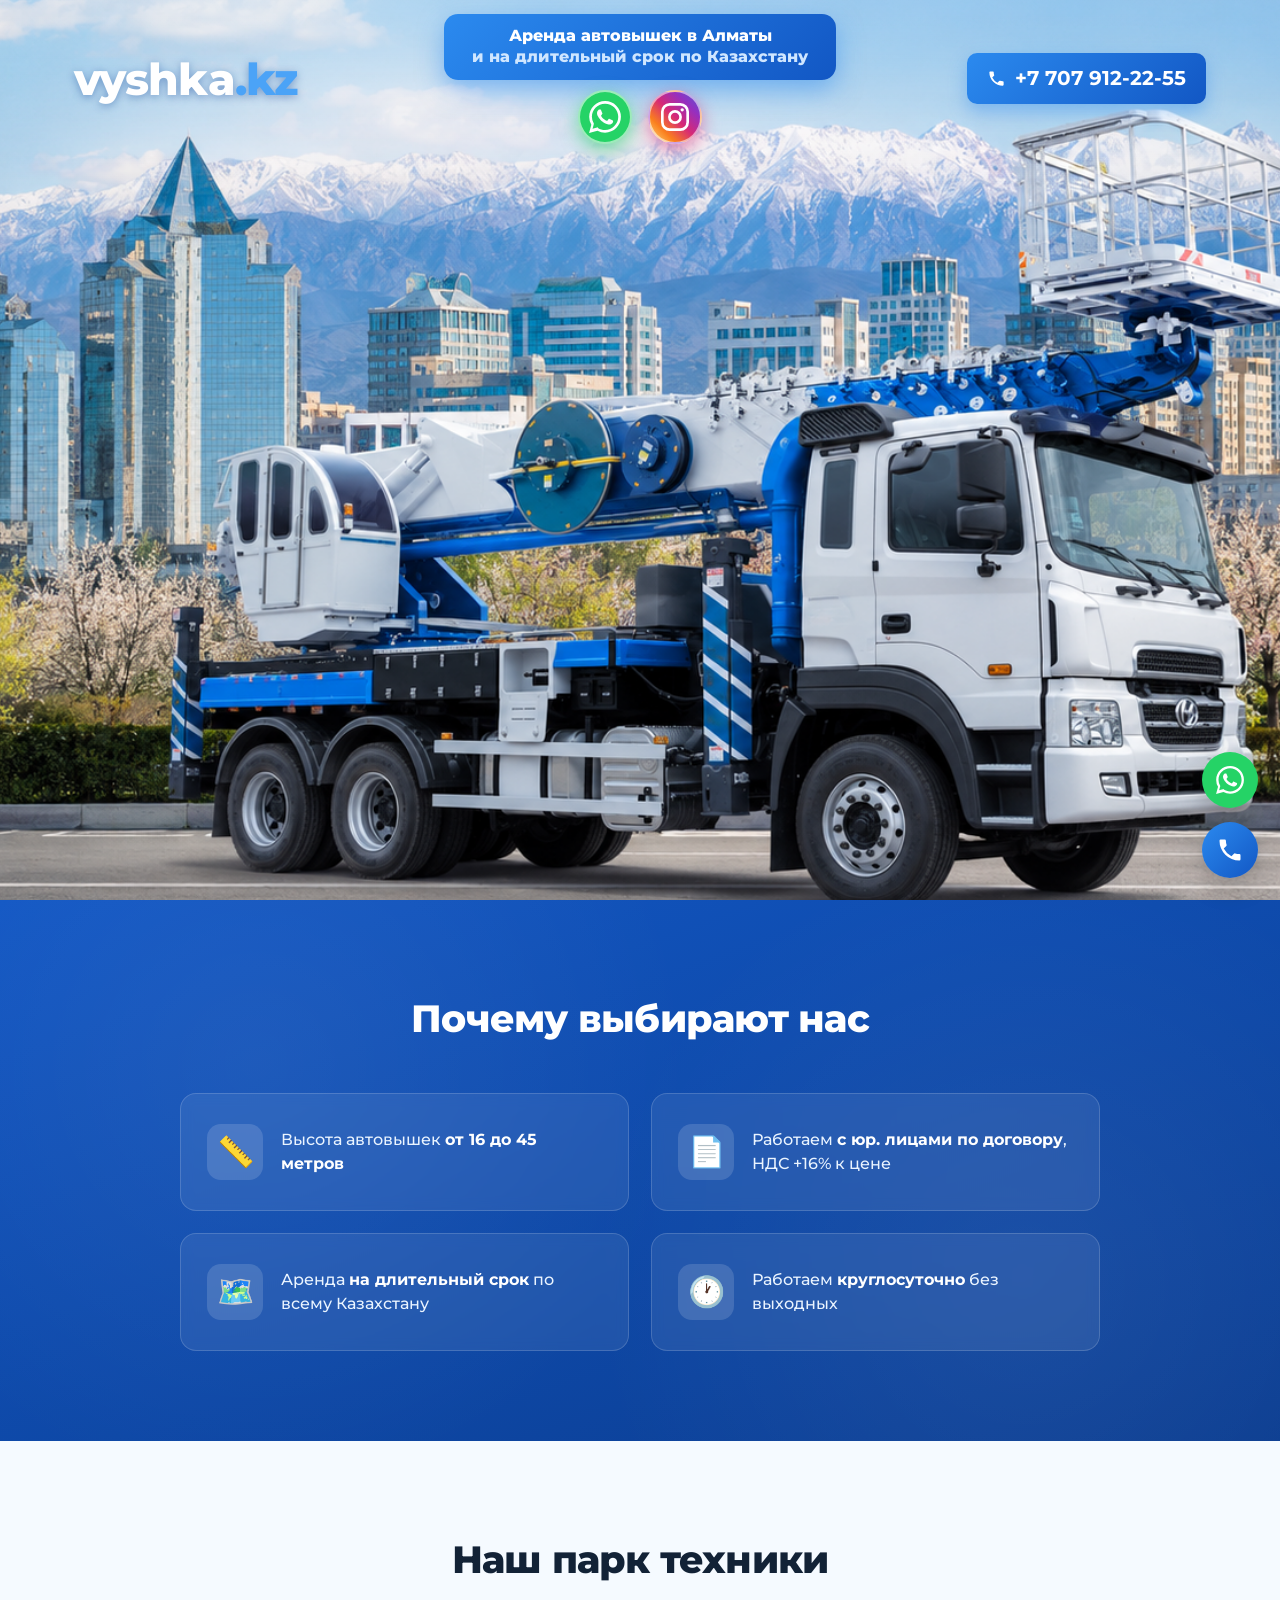
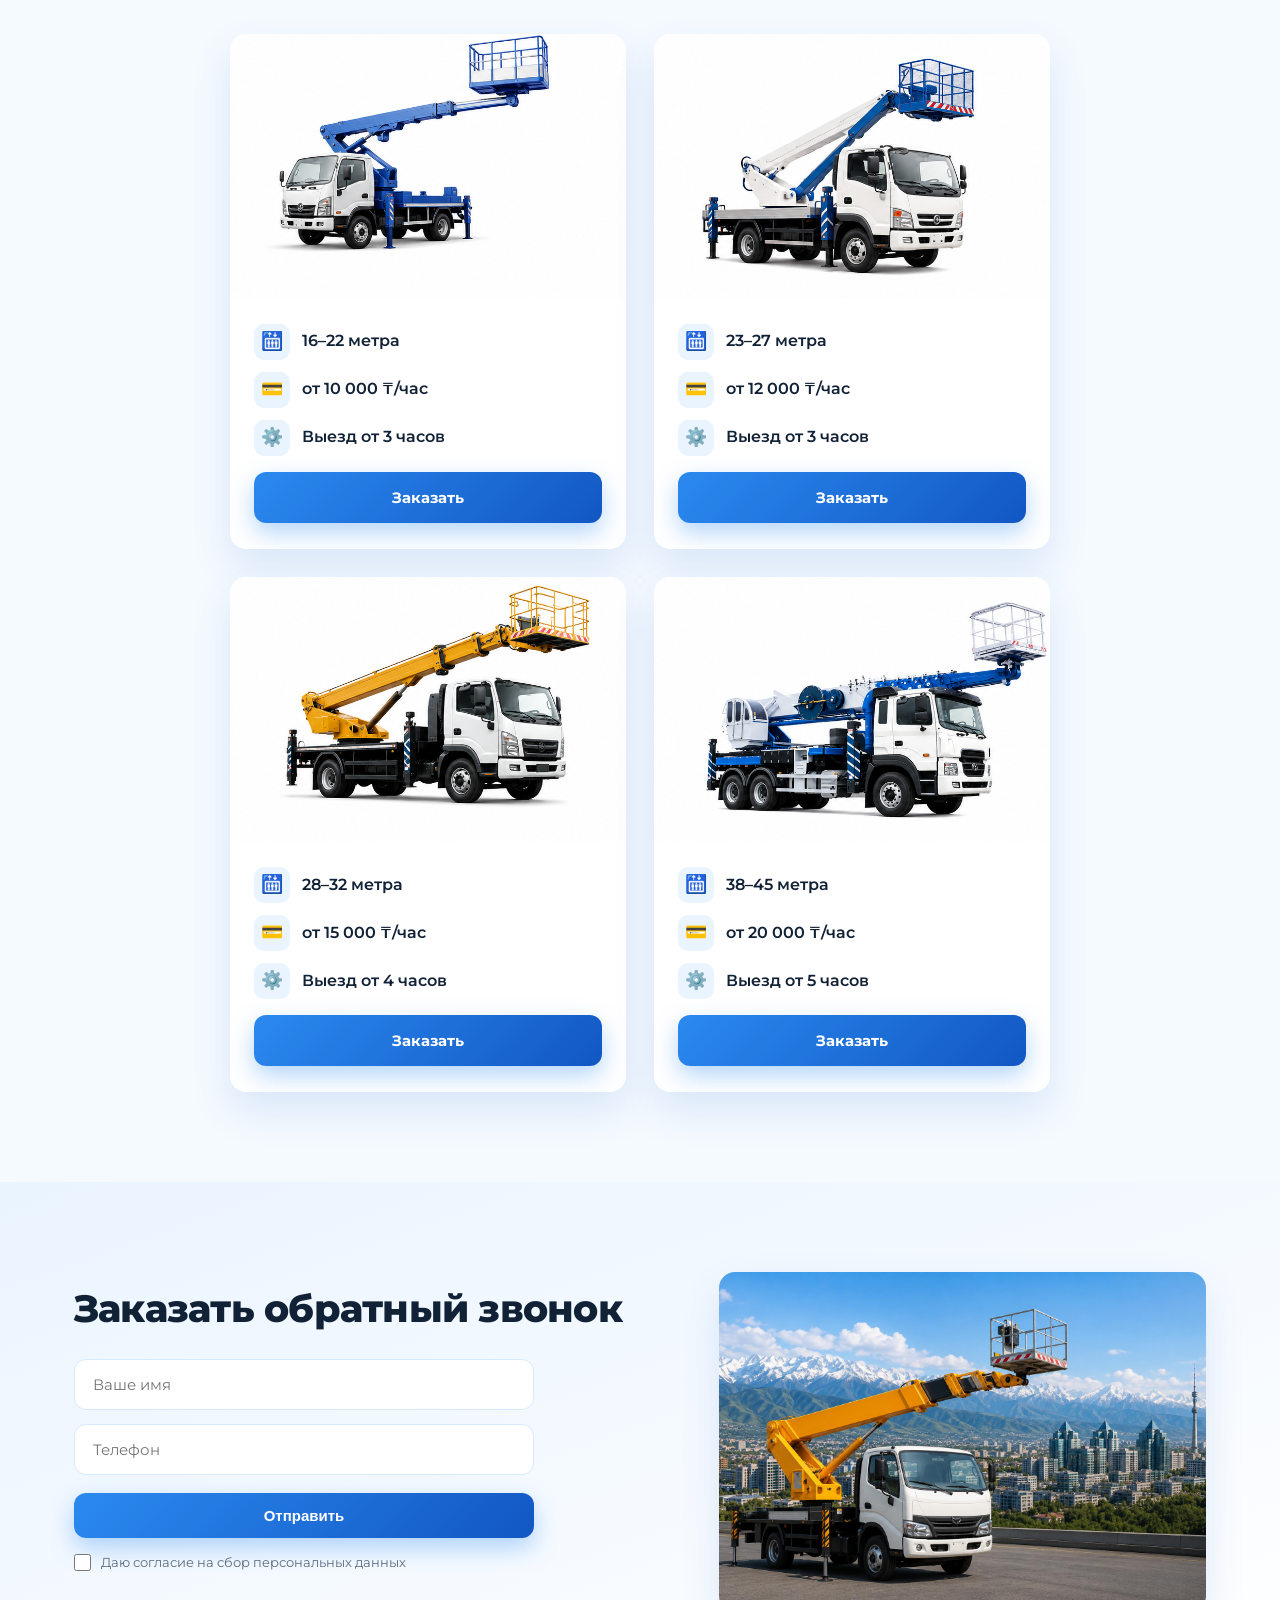
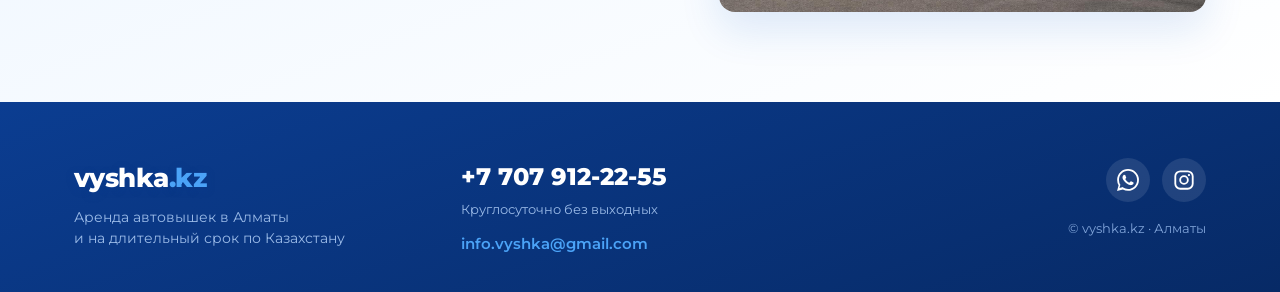
==== index.html @ 4a0a2072 "hero: убрать видимый текст и кнопки (чистое фото), h1 скрыт для SEO Co-Authored-By: Claude Opus 4.8 " ====
<!DOCTYPE html>
<html lang="ru">
<head>
  <meta charset="UTF-8" />
  <meta name="viewport" content="width=device-width, initial-scale=1.0" />

  <!-- ===== SEO: заголовок и описание (показываются в выдаче Google/Яндекс) ===== -->
  <title>Аренда автовышек в Алматы 16–45 м — vyshka.kz | Круглосуточно 24/7</title>
  <meta name="description" content="Аренда автовышек в Алматы от 16 до 45 метров. Выезд от 3 часов, работаем 24/7. Работа с организациями по договору, НДС. Тел. +7 707 912-22-55." />
  <meta name="keywords" content="аренда автовышки Алматы, автовышка в аренду, аренда АГП, заказать автовышку Алматы, автовышка 45 метров, автогидроподъёмник" />
  <link rel="canonical" href="https://vyshka.kz/" />
  <meta name="robots" content="index, follow" />

  <!-- Гео-метки для локального поиска (Алматы) -->
  <meta name="geo.region" content="KZ-ALA" />
  <meta name="geo.placename" content="Алматы" />

  <!-- ===== Open Graph / Twitter — красивая карточка при отправке ссылки в мессенджерах ===== -->
  <meta property="og:type" content="website" />
  <meta property="og:locale" content="ru_KZ" />
  <meta property="og:site_name" content="vyshka.kz" />
  <meta property="og:title" content="Аренда автовышек в Алматы 16–45 м — vyshka.kz" />
  <meta property="og:description" content="Выезд от 3 часов, работаем 24/7. Работа с организациями по договору. Тел. +7 707 912-22-55." />
  <meta property="og:url" content="https://vyshka.kz/" />
  <meta property="og:image" content="https://vyshka.kz/skytruck.png" />
  <meta name="twitter:card" content="summary_large_image" />

  <!-- ===== ПОДТВЕРЖДЕНИЕ ПРАВ НА САЙТ (вставьте коды после регистрации) ===== -->
  <!-- Яндекс.Вебмастер → Добавить сайт → способ «Мета-тег» → скопировать content -->
  <!-- <meta name="yandex-verification" content="ВСТАВЬТЕ_КОД_ЯНДЕКС" /> -->
  <!-- Google Search Console → Добавить ресурс → «Тег HTML» → скопировать content -->
  <!-- <meta name="google-site-verification" content="ВСТАВЬТЕ_КОД_GOOGLE" /> -->

  <link rel="icon" type="image/svg+xml" href="favicon.svg" />

  <link rel="preconnect" href="https://fonts.googleapis.com" />
  <link rel="preconnect" href="https://fonts.gstatic.com" crossorigin />
  <link href="https://fonts.googleapis.com/css2?family=Montserrat:wght@400;500;600;700;800&display=swap" rel="stylesheet" />
  <link rel="stylesheet" href="styles.css" />

  <!-- ===== Микроразметка для поисковиков: локальный бизнес ===== -->
  <!-- ВАЖНО: впишите реальный адрес и координаты (см. НАСТРОЙКА.md, п. SEO) -->
  <script type="application/ld+json">
  {
    "@context": "https://schema.org",
    "@type": "LocalBusiness",
    "name": "vyshka.kz — аренда автовышек",
    "description": "Аренда автовышек от 16 до 45 метров в Алматы и по Казахстану. Работаем круглосуточно, с организациями по договору.",
    "url": "https://vyshka.kz/",
    "telephone": "+77079122255",
    "email": "info.vyshka@gmail.com",
    "image": "https://vyshka.kz/skytruck.png",
    "priceRange": "от 10 000 ₸/час",
    "address": {
      "@type": "PostalAddress",
      "addressLocality": "Алматы",
      "addressCountry": "KZ"
    },
    "areaServed": "Республика Казахстан",
    "openingHoursSpecification": {
      "@type": "OpeningHoursSpecification",
      "dayOfWeek": ["Monday","Tuesday","Wednesday","Thursday","Friday","Saturday","Sunday"],
      "opens": "00:00",
      "closes": "23:59"
    },
    "sameAs": [
      "https://instagram.com/agp033"
    ]
  }
  </script>

  <!-- ===== Яндекс.Метрика (вставьте свой код счётчика вместо XXXXXXXX) ===== -->
  <!-- Получить: metrika.yandex.ru → создать счётчик → скопировать ID -->
  <!--
  <script type="text/javascript">
    (function(m,e,t,r,i,k,a){m[i]=m[i]||function(){(m[i].a=m[i].a||[]).push(arguments)};
    m[i].l=1*new Date();for(var j=0;j<document.scripts.length;j++){if(document.scripts[j].src===r){return;}}
    k=e.createElement(t),a=e.getElementsByTagName(t)[0],k.async=1,k.src=r,a.parentNode.insertBefore(k,a)})
    (window, document, "script", "https://mc.yandex.ru/metrika/tag.js", "ym");
    ym(XXXXXXXX, "init", { clickmap:true, trackLinks:true, accurateTrackBounce:true, webvisor:true });
  </script>
  <noscript><div><img src="https://mc.yandex.ru/watch/XXXXXXXX" style="position:absolute; left:-9999px;" alt="" /></div></noscript>
  -->

  <!-- ===== Google Analytics 4 (вставьте свой ID G-XXXXXXXXXX) ===== -->
  <!-- Получить: analytics.google.com → создать ресурс → поток данных «Веб» → ID вида G-XXXXXXX -->
  <!--
  <script async src="https://www.googletagmanager.com/gtag/js?id=G-XXXXXXXXXX"></script>
  <script>
    window.dataLayer = window.dataLayer || [];
    function gtag(){dataLayer.push(arguments);}
    gtag('js', new Date());
    gtag('config', 'G-XXXXXXXXXX');
  </script>
  -->
</head>
<body>

  <!-- ============ ШАПКА ============ -->
  <header class="header" id="header">
    <div class="container header__inner">
      <a href="#hero" class="logo">
        <span class="logo__mark">vyshka</span><span class="logo__dot">.kz</span>
      </a>

      <div class="header__center">
        <p class="header__tagline">
          <span class="header__tagline-main">Аренда автовышек в Алматы</span>
          <span class="header__tagline-sub">и на длительный срок по Казахстану</span>
        </p>
        <div class="header__socials">
          <a href="https://wa.me/77079122255" class="hsoc hsoc--wa" target="_blank" rel="noopener" aria-label="WhatsApp">
            <svg viewBox="0 0 24 24" fill="currentColor"><path d="M.057 24l1.687-6.163a11.867 11.867 0 01-1.587-5.946C.16 5.335 5.495 0 12.05 0a11.82 11.82 0 018.413 3.488 11.82 11.82 0 013.48 8.413c-.003 6.557-5.338 11.892-11.893 11.892a11.9 11.9 0 01-5.688-1.448L.057 24zm6.597-3.807c1.676.995 3.276 1.591 5.392 1.592 5.448 0 9.886-4.434 9.889-9.885.002-5.462-4.415-9.89-9.881-9.892-5.452 0-9.887 4.434-9.889 9.884a9.86 9.86 0 001.515 5.26l-.999 3.648 3.973-1.043zm11.387-5.464c-.074-.124-.272-.198-.57-.347-.297-.149-1.758-.868-2.031-.967-.272-.099-.47-.149-.669.149-.198.297-.768.967-.941 1.165-.173.198-.347.223-.644.074-.297-.149-1.255-.462-2.39-1.475-.883-.788-1.48-1.761-1.653-2.059-.173-.297-.018-.458.13-.606.134-.133.297-.347.446-.521.151-.172.2-.296.3-.495.099-.198.05-.372-.025-.521-.075-.148-.669-1.611-.916-2.206-.242-.579-.487-.501-.669-.51l-.57-.01c-.198 0-.52.074-.792.372s-1.04 1.016-1.04 2.479 1.065 2.876 1.213 3.074c.149.198 2.095 3.2 5.076 4.487.709.306 1.263.489 1.694.626.712.226 1.36.194 1.872.118.571-.085 1.758-.719 2.006-1.413.248-.695.248-1.29.173-1.414z"/></svg>
          </a>
          <a href="https://instagram.com/agp033" class="hsoc hsoc--ig" target="_blank" rel="noopener" aria-label="Instagram">
            <svg viewBox="0 0 24 24" fill="none" stroke="currentColor" stroke-width="2" stroke-linecap="round">
              <rect x="2.5" y="2.5" width="19" height="19" rx="5.5"/>
              <circle cx="12" cy="12" r="4.2"/>
              <circle cx="17.4" cy="6.6" r="1.25" fill="currentColor" stroke="none"/>
            </svg>
          </a>
        </div>
      </div>

      <a href="tel:+77079122255" class="nav__phone">
        <svg class="nav__phone-ico" viewBox="0 0 24 24" fill="currentColor"><path d="M6.62 10.79a15.15 15.15 0 006.59 6.59l2.2-2.2a1 1 0 011.02-.24c1.12.37 2.33.57 3.57.57a1 1 0 011 1V20a1 1 0 01-1 1A17 17 0 013 4a1 1 0 011-1h3.5a1 1 0 011 1c0 1.24.2 2.45.57 3.57a1 1 0 01-.24 1.02l-2.21 2.2z"/></svg>
        +7 707 912-22-55
      </a>
    </div>
  </header>

  <!-- ============ HERO ============ -->
  <section class="hero" id="hero">
    <div class="hero__bg" id="heroBg"></div>
    <div class="hero__overlay"></div>

    <!-- Заголовок скрыт визуально, но нужен поисковикам (SEO) -->
    <h1 class="visually-hidden">Аренда автовышек в Алматы от 16 до 45 метров — vyshka.kz</h1>

  </section>

  <!-- ============ ПЛАВАЮЩИЕ КНОПКИ ============ -->
  <div class="floats">
    <a href="https://wa.me/77079122255" class="float float--wa" target="_blank" rel="noopener" aria-label="WhatsApp">
      <svg viewBox="0 0 24 24" fill="currentColor"><path d="M.057 24l1.687-6.163a11.867 11.867 0 01-1.587-5.946C.16 5.335 5.495 0 12.05 0a11.82 11.82 0 018.413 3.488 11.82 11.82 0 013.48 8.413c-.003 6.557-5.338 11.892-11.893 11.892a11.9 11.9 0 01-5.688-1.448L.057 24zm6.597-3.807c1.676.995 3.276 1.591 5.392 1.592 5.448 0 9.886-4.434 9.889-9.885.002-5.462-4.415-9.89-9.881-9.892-5.452 0-9.887 4.434-9.889 9.884a9.86 9.86 0 001.515 5.26l-.999 3.648 3.973-1.043zm11.387-5.464c-.074-.124-.272-.198-.57-.347-.297-.149-1.758-.868-2.031-.967-.272-.099-.47-.149-.669.149-.198.297-.768.967-.941 1.165-.173.198-.347.223-.644.074-.297-.149-1.255-.462-2.39-1.475-.883-.788-1.48-1.761-1.653-2.059-.173-.297-.018-.458.13-.606.134-.133.297-.347.446-.521.151-.172.2-.296.3-.495.099-.198.05-.372-.025-.521-.075-.148-.669-1.611-.916-2.206-.242-.579-.487-.501-.669-.51l-.57-.01c-.198 0-.52.074-.792.372s-1.04 1.016-1.04 2.479 1.065 2.876 1.213 3.074c.149.198 2.095 3.2 5.076 4.487.709.306 1.263.489 1.694.626.712.226 1.36.194 1.872.118.571-.085 1.758-.719 2.006-1.413.248-.695.248-1.29.173-1.414z"/></svg>
    </a>
    <a href="tel:+77079122255" class="float float--phone" aria-label="Позвонить">
      <svg viewBox="0 0 24 24" fill="currentColor"><path d="M6.62 10.79a15.15 15.15 0 006.59 6.59l2.2-2.2a1 1 0 011.02-.24c1.12.37 2.33.57 3.57.57a1 1 0 011 1V20a1 1 0 01-1 1A17 17 0 013 4a1 1 0 011-1h3.5a1 1 0 011 1c0 1.24.2 2.45.57 3.57a1 1 0 01-.24 1.02l-2.21 2.2z"/></svg>
    </a>
  </div>

  <!-- ============ ПРЕИМУЩЕСТВА ============ -->
  <section class="advantages" id="advantages">
    <div class="container">
      <h2 class="section-title section-title--light">Почему выбирают нас</h2>
      <div class="adv-grid">
        <div class="adv-card">
          <div class="adv-card__icon">📏</div>
          <p class="adv-card__text">Высота автовышек <b>от 16 до 45 метров</b></p>
        </div>
        <div class="adv-card">
          <div class="adv-card__icon">📄</div>
          <p class="adv-card__text">Работаем <b>с юр. лицами по договору</b>, НДС +16% к цене</p>
        </div>
        <div class="adv-card">
          <div class="adv-card__icon">🗺️</div>
          <p class="adv-card__text">Аренда <b>на длительный срок</b> по всему Казахстану</p>
        </div>
        <div class="adv-card">
          <div class="adv-card__icon">🕐</div>
          <p class="adv-card__text">Работаем <b>круглосуточно</b> без выходных</p>
        </div>
      </div>
    </div>
  </section>

  <!-- ============ ПАРК ТЕХНИКИ ============ -->
  <section class="fleet" id="fleet">
    <div class="container">
      <h2 class="section-title">Наш парк техники</h2>
      <div class="fleet-grid">

        <article class="fleet-card">
          <div class="fleet-card__media"><img class="fleet-card__img" src="bottom_right.png" alt="Автовышка 16–22 метра" loading="lazy" /></div>
          <div class="fleet-card__body">
            <ul class="fleet-card__specs">
              <li><span class="spec-ico">🛗</span> 16–22 метра</li>
              <li><span class="spec-ico">💳</span> от 10 000 ₸/час</li>
              <li><span class="spec-ico">⚙️</span> Выезд от 3 часов</li>
            </ul>
            <a href="#order" class="btn btn--primary btn--block">Заказать</a>
          </div>
        </article>

        <article class="fleet-card">
          <div class="fleet-card__media"><img class="fleet-card__img" src="top_right.png" alt="Автовышка 23–27 метра" loading="lazy" /></div>
          <div class="fleet-card__body">
            <ul class="fleet-card__specs">
              <li><span class="spec-ico">🛗</span> 23–27 метра</li>
              <li><span class="spec-ico">💳</span> от 12 000 ₸/час</li>
              <li><span class="spec-ico">⚙️</span> Выезд от 3 часов</li>
            </ul>
            <a href="#order" class="btn btn--primary btn--block">Заказать</a>
          </div>
        </article>

        <article class="fleet-card">
          <div class="fleet-card__media"><img class="fleet-card__img" src="bottom_left.png" alt="Автовышка 28–32 метра" loading="lazy" /></div>
          <div class="fleet-card__body">
            <ul class="fleet-card__specs">
              <li><span class="spec-ico">🛗</span> 28–32 метра</li>
              <li><span class="spec-ico">💳</span> от 15 000 ₸/час</li>
              <li><span class="spec-ico">⚙️</span> Выезд от 4 часов</li>
            </ul>
            <a href="#order" class="btn btn--primary btn--block">Заказать</a>
          </div>
        </article>

        <article class="fleet-card">
          <div class="fleet-card__media"><img class="fleet-card__img" src="top_left.png" alt="Автовышка 38–45 метра" loading="lazy" /></div>
          <div class="fleet-card__body">
            <ul class="fleet-card__specs">
              <li><span class="spec-ico">🛗</span> 38–45 метра</li>
              <li><span class="spec-ico">💳</span> от 20 000 ₸/час</li>
              <li><span class="spec-ico">⚙️</span> Выезд от 5 часов</li>
            </ul>
            <a href="#order" class="btn btn--primary btn--block">Заказать</a>
          </div>
        </article>

      </div>
    </div>
  </section>

  <!-- ============ ЗАКАЗ / КОНСУЛЬТАЦИЯ ============ -->
  <section class="order" id="order">
    <div class="container order__inner">
      <div class="order__info">
        <h2 class="section-title section-title--left">Заказать обратный звонок</h2>

        <form class="order-form" id="orderForm">
          <input class="order-form__field" type="text" name="name" placeholder="Ваше имя" required />
          <input class="order-form__field" type="tel" name="phone" placeholder="Телефон" required />
          <button class="btn btn--primary order-form__submit" type="submit">Отправить</button>
          <label class="order-form__consent">
            <input type="checkbox" required />
            <span>Даю согласие на сбор персональных данных</span>
          </label>
          <p class="order-form__status" id="formStatus"></p>
        </form>
      </div>
      <div class="order__image">
        <div class="order__image-inner"></div>
      </div>
    </div>
  </section>

  <!-- ============ ФУТЕР ============ -->
  <footer class="footer">
    <div class="container footer__inner">
      <div class="footer__col">
        <a href="#hero" class="logo logo--footer">
          <span class="logo__mark">vyshka</span><span class="logo__dot">.kz</span>
        </a>
        <p class="footer__tagline">Аренда автовышек в Алматы<br>и на длительный срок по Казахстану</p>
      </div>

      <div class="footer__col">
        <a href="tel:+77079122255" class="footer__phone">+7 707 912-22-55</a>
        <p class="footer__note">Круглосуточно без выходных</p>
        <a href="mailto:info.vyshka@gmail.com" class="footer__email">info.vyshka@gmail.com</a>
      </div>

      <div class="footer__col">
        <div class="footer__socials">
          <a href="https://wa.me/77079122255" class="soc" target="_blank" rel="noopener" aria-label="WhatsApp">
            <svg viewBox="0 0 24 24" fill="currentColor"><path d="M.057 24l1.687-6.163a11.867 11.867 0 01-1.587-5.946C.16 5.335 5.495 0 12.05 0a11.82 11.82 0 018.413 3.488 11.82 11.82 0 013.48 8.413c-.003 6.557-5.338 11.892-11.893 11.892a11.9 11.9 0 01-5.688-1.448L.057 24zm6.597-3.807c1.676.995 3.276 1.591 5.392 1.592 5.448 0 9.886-4.434 9.889-9.885.002-5.462-4.415-9.89-9.881-9.892-5.452 0-9.887 4.434-9.889 9.884a9.86 9.86 0 001.515 5.26l-.999 3.648 3.973-1.043zm11.387-5.464c-.074-.124-.272-.198-.57-.347-.297-.149-1.758-.868-2.031-.967-.272-.099-.47-.149-.669.149-.198.297-.768.967-.941 1.165-.173.198-.347.223-.644.074-.297-.149-1.255-.462-2.39-1.475-.883-.788-1.48-1.761-1.653-2.059-.173-.297-.018-.458.13-.606.134-.133.297-.347.446-.521.151-.172.2-.296.3-.495.099-.198.05-.372-.025-.521-.075-.148-.669-1.611-.916-2.206-.242-.579-.487-.501-.669-.51l-.57-.01c-.198 0-.52.074-.792.372s-1.04 1.016-1.04 2.479 1.065 2.876 1.213 3.074c.149.198 2.095 3.2 5.076 4.487.709.306 1.263.489 1.694.626.712.226 1.36.194 1.872.118.571-.085 1.758-.719 2.006-1.413.248-.695.248-1.29.173-1.414z"/></svg>
          </a>
          <a href="https://instagram.com/agp033" class="soc" target="_blank" rel="noopener" aria-label="Instagram">
            <svg viewBox="0 0 24 24" fill="none" stroke="currentColor" stroke-width="2" stroke-linecap="round">
              <rect x="2.5" y="2.5" width="19" height="19" rx="5.5"/>
              <circle cx="12" cy="12" r="4.2"/>
              <circle cx="17.4" cy="6.6" r="1.25" fill="currentColor" stroke="none"/>
            </svg>
          </a>
        </div>
        <p class="footer__copy">© vyshka.kz · Алматы</p>
      </div>
    </div>
  </footer>

  <script src="script.js"></script>
</body>
</html>
---- styles.css ----
/* ============ ПЕРЕМЕННЫЕ ============ */
:root {
  --blue-900: #0b3d91;
  --blue-700: #1257c4;
  --blue-500: #2b8aef;
  --blue-400: #4ba3f7;
  --sky-200: #d6eaff;
  --sky-100: #eaf4ff;
  --sky-50:  #f5faff;
  --ink:     #122236;
  --muted:   #5b6b80;
  --white:   #ffffff;
  --radius:  16px;
  --shadow:  0 18px 40px rgba(18, 87, 196, 0.12);
  --shadow-sm: 0 8px 20px rgba(18, 87, 196, 0.10);
  --container: 1180px;
}

/* ============ БАЗА ============ */
* { margin: 0; padding: 0; box-sizing: border-box; }

html { scroll-behavior: smooth; }

body {
  font-family: 'Montserrat', -apple-system, BlinkMacSystemFont, 'Segoe UI', sans-serif;
  color: var(--ink);
  background: var(--white);
  line-height: 1.55;
  -webkit-font-smoothing: antialiased;
}

img { max-width: 100%; display: block; }
a { text-decoration: none; color: inherit; }

.container {
  width: 100%;
  max-width: var(--container);
  margin: 0 auto;
  padding: 0 24px;
}

/* Скрыто визуально, доступно поисковикам/скринридерам */
.visually-hidden {
  position: absolute;
  width: 1px;
  height: 1px;
  padding: 0;
  margin: -1px;
  overflow: hidden;
  clip: rect(0, 0, 0, 0);
  white-space: nowrap;
  border: 0;
}

/* ============ КНОПКИ ============ */
.btn {
  display: inline-flex;
  align-items: center;
  justify-content: center;
  gap: 8px;
  padding: 14px 28px;
  border-radius: 12px;
  font-weight: 700;
  font-size: 15px;
  border: none;
  cursor: pointer;
  transition: transform .18s ease, box-shadow .18s ease, background .18s ease;
  white-space: nowrap;
}
.btn--primary {
  background: linear-gradient(135deg, var(--blue-500), var(--blue-700));
  color: var(--white);
  box-shadow: 0 10px 24px rgba(43, 138, 239, 0.35);
}
.btn--primary:hover { transform: translateY(-2px); box-shadow: 0 14px 30px rgba(43, 138, 239, 0.45); }
.btn--ghost {
  background: rgba(255, 255, 255, 0.85);
  color: var(--blue-700);
  border: 1.5px solid rgba(43, 138, 239, 0.4);
  backdrop-filter: blur(6px);
}
.btn--ghost:hover { background: #fff; transform: translateY(-2px); }
.btn--block { width: 100%; }

/* ============ ЗАГОЛОВКИ СЕКЦИЙ ============ */
.section-title {
  font-size: clamp(26px, 4vw, 38px);
  font-weight: 800;
  text-align: center;
  margin-bottom: 44px;
  letter-spacing: -0.02em;
}
.section-title--light { color: var(--white); }
.section-title--left { text-align: left; margin-bottom: 20px; }

/* ============ ШАПКА ============ */
.header {
  position: fixed;
  top: 0; left: 0; right: 0;
  z-index: 50;
  transition: background .3s ease, box-shadow .3s ease;
  padding: 14px 0;
}
.header.scrolled {
  background: rgba(255, 255, 255, 0.92);
  backdrop-filter: blur(10px);
  box-shadow: 0 4px 20px rgba(18, 87, 196, 0.10);
}
.header__inner {
  display: grid;
  grid-template-columns: 1fr auto 1fr;
  align-items: center;
  gap: 24px;
}

.logo {
  font-size: 44px;
  font-weight: 800;
  letter-spacing: -0.02em;
  color: var(--white);
  text-shadow: 0 2px 8px rgba(11, 61, 145, 0.4);
  transition: color .3s ease, text-shadow .3s ease;
}
.header.scrolled .logo { color: var(--blue-700); text-shadow: none; }
.logo__dot { color: var(--blue-400); }
.header.scrolled .logo__dot { color: var(--blue-500); }

.header__center {
  grid-column: 2;
  justify-self: center;
  display: flex;
  flex-direction: column;
  align-items: center;
  gap: 10px;
}

.header__tagline {
  text-align: center;
  font-weight: 800;
  font-size: 16px;
  line-height: 1.3;
  color: #fff;
  background: linear-gradient(135deg, var(--blue-500), var(--blue-700));
  padding: 12px 28px;
  border-radius: 14px;
  box-shadow: 0 10px 26px rgba(43, 138, 239, 0.5);
}
.header__tagline-main { display: block; }
.header__tagline-sub { display: block; color: #cfe6ff; }

/* яркие соц-иконки под текстом */
.header__socials { display: flex; gap: 16px; }
.hsoc {
  width: 54px; height: 54px;
  border-radius: 50%;
  display: flex; align-items: center; justify-content: center;
  color: #fff;
  border: 2px solid rgba(255, 255, 255, 0.55);
  animation: hsoc-pulse 2.4s ease-in-out infinite;
  transition: transform .2s ease, box-shadow .2s ease;
}
.hsoc svg { width: 32px; height: 32px; }
.hsoc:hover { transform: translateY(-3px) scale(1.12); }
.hsoc--wa { background: #25d366; box-shadow: 0 6px 18px rgba(37, 211, 102, .55); }
.hsoc--ig {
  background: linear-gradient(45deg, #feda75, #fa7e1e, #d62976, #962fbf, #4f5bd5);
  box-shadow: 0 6px 18px rgba(214, 41, 118, .55);
  animation-delay: .6s;
}
@keyframes hsoc-pulse {
  0%, 100% { transform: translateY(0); }
  50%      { transform: translateY(-4px); }
}
@media (prefers-reduced-motion: reduce) {
  .hsoc { animation: none; }
}

/* телефон справа */
.header__inner .nav__phone { grid-column: 3; justify-self: end; }

.nav { display: flex; align-items: center; gap: 30px; }
.nav__link {
  font-weight: 600;
  font-size: 15px;
  color: var(--white);
  text-shadow: 0 1px 6px rgba(11, 61, 145, 0.5);
  transition: color .25s ease, text-shadow .3s ease;
}
.header.scrolled .nav__link { color: var(--ink); text-shadow: none; }
.nav__link:hover { color: var(--blue-400); }
.header.scrolled .nav__link:hover { color: var(--blue-500); }
.nav__phone {
  font-weight: 700;
  font-size: 20px;
  color: var(--white);
  background: linear-gradient(135deg, var(--blue-500), var(--blue-700));
  padding: 10px 20px;
  border-radius: 10px;
  display: inline-flex;
  align-items: center;
  gap: 9px;
  box-shadow: 0 8px 18px rgba(43, 138, 239, 0.4);
  transition: transform .18s ease, box-shadow .18s ease;
  animation: phone-beat 1.1s ease-in-out infinite;
}
.nav__phone-ico { width: 19px; height: 19px; transform-origin: center; animation: phone-shake 1.1s ease-in-out infinite; }
.nav__phone:hover { animation-play-state: paused; transform: scale(1.06); box-shadow: 0 12px 28px rgba(43, 138, 239, 0.65); }

@keyframes phone-beat {
  0%, 100% { transform: scale(1);    box-shadow: 0 8px 18px rgba(43, 138, 239, 0.4); }
  8%       { transform: scale(1.07); box-shadow: 0 12px 30px rgba(43, 138, 239, 0.75); }
  16%      { transform: scale(1); }
  24%      { transform: scale(1.07); box-shadow: 0 12px 30px rgba(43, 138, 239, 0.75); }
  32%      { transform: scale(1);    box-shadow: 0 8px 18px rgba(43, 138, 239, 0.4); }
}
@keyframes phone-shake {
  0%, 55%, 100% { transform: rotate(0); }
  60% { transform: rotate(-20deg); }
  65% { transform: rotate(18deg); }
  70% { transform: rotate(-16deg); }
  75% { transform: rotate(14deg); }
  80% { transform: rotate(-10deg); }
  85% { transform: rotate(6deg); }
  90% { transform: rotate(0); }
}
@media (prefers-reduced-motion: reduce) {
  .nav__phone, .nav__phone-ico { animation: none; }
}

.burger {
  display: none;
  flex-direction: column;
  gap: 5px;
  background: none;
  border: none;
  cursor: pointer;
  padding: 6px;
}
.burger span {
  width: 26px; height: 3px;
  background: var(--white);
  border-radius: 3px;
  transition: .3s;
  box-shadow: 0 1px 4px rgba(11, 61, 145, 0.4);
}
.header.scrolled .burger span { background: var(--blue-700); box-shadow: none; }

/* ============ HERO ============ */
.hero {
  position: relative;
  min-height: 100vh;
  display: flex;
  align-items: center;
  overflow: hidden;
}
.hero__bg {
  position: absolute;
  inset: -10% 0 -10% 0;
  background: url('hero-bg.png') center/cover no-repeat;
  will-change: transform;
  z-index: 1;
}
/* очень лёгкое осветление сверху для читаемости меню — фон НЕ затемняем */
.hero__overlay {
  position: absolute;
  inset: 0;
  z-index: 2;
  background: linear-gradient(to bottom,
    rgba(255, 255, 255, 0.35) 0%,
    rgba(255, 255, 255, 0) 22%);
  pointer-events: none;
}
.hero__content {
  position: relative;
  z-index: 3;
  max-width: 640px;
  margin-top: 60px;
}
.hero__eyebrow {
  display: inline-block;
  background: linear-gradient(135deg, var(--blue-500), var(--blue-700));
  color: #fff;
  font-weight: 700;
  font-size: 14px;
  letter-spacing: 0.04em;
  text-transform: uppercase;
  padding: 8px 18px;
  border-radius: 30px;
  margin-bottom: 22px;
  box-shadow: 0 8px 20px rgba(43, 138, 239, 0.4);
}
.hero__title {
  font-size: clamp(34px, 6vw, 60px);
  font-weight: 800;
  line-height: 1.05;
  letter-spacing: -0.03em;
  color: var(--blue-900);
  text-shadow: 0 2px 18px rgba(255, 255, 255, 0.6);
}
.hero__title span { color: var(--blue-500); }
.hero__text {
  margin: 22px 0 32px;
  font-size: 18px;
  font-weight: 500;
  color: var(--ink);
  max-width: 520px;
  background: rgba(255, 255, 255, 0.55);
  padding: 14px 18px;
  border-radius: 12px;
  backdrop-filter: blur(4px);
}
.hero__actions { display: flex; gap: 16px; flex-wrap: wrap; }

/* ============ ПЛАВАЮЩИЕ КНОПКИ ============ */
.floats {
  position: fixed;
  right: 22px;
  bottom: 22px;
  z-index: 60;
  display: flex;
  flex-direction: column;
  gap: 14px;
}
.float {
  width: 56px; height: 56px;
  border-radius: 50%;
  display: flex;
  align-items: center;
  justify-content: center;
  color: #fff;
  box-shadow: 0 10px 24px rgba(0, 0, 0, 0.22);
  transition: transform .2s ease;
}
.float:hover { transform: scale(1.08); }
.float svg { width: 28px; height: 28px; }
.float--wa { background: #25d366; }
.float--phone { background: linear-gradient(135deg, var(--blue-500), var(--blue-700)); }

/* ============ ПРЕИМУЩЕСТВА ============ */
.advantages {
  position: relative;
  padding: 90px 0;
  background: linear-gradient(160deg, var(--blue-700) 0%, var(--blue-900) 100%);
  overflow: hidden;
}
.advantages::after {
  content: "";
  position: absolute;
  inset: 0;
  background-image:
    radial-gradient(circle at 20% 30%, rgba(255,255,255,.06) 0, transparent 40%),
    radial-gradient(circle at 80% 70%, rgba(255,255,255,.06) 0, transparent 40%);
  pointer-events: none;
}
.adv-grid {
  position: relative;
  z-index: 1;
  display: grid;
  grid-template-columns: repeat(2, 1fr);
  gap: 22px;
  max-width: 920px;
  margin: 0 auto;
}
.adv-card {
  background: rgba(255, 255, 255, 0.08);
  border: 1px solid rgba(255, 255, 255, 0.16);
  border-radius: var(--radius);
  padding: 30px 26px;
  display: flex;
  align-items: center;
  gap: 18px;
  backdrop-filter: blur(6px);
  transition: transform .2s ease, background .2s ease;
}
.adv-card:hover { transform: translateY(-4px); background: rgba(255, 255, 255, 0.14); }
.adv-card__icon {
  font-size: 30px;
  flex-shrink: 0;
  width: 56px; height: 56px;
  display: flex; align-items: center; justify-content: center;
  background: rgba(255, 255, 255, 0.14);
  border-radius: 14px;
}
.adv-card__text { color: #eaf4ff; font-size: 15.5px; font-weight: 500; }
.adv-card__text b { color: #fff; font-weight: 700; }

/* ============ ПАРК ТЕХНИКИ ============ */
.fleet {
  padding: 90px 0;
  background: var(--sky-50);
}
.fleet-grid {
  display: grid;
  grid-template-columns: repeat(2, 1fr);
  gap: 28px;
  max-width: 820px;
  margin-inline: auto;
}
.fleet-card {
  display: flex;
  flex-direction: column;
  background: #fff;
  border-radius: var(--radius);
  box-shadow: var(--shadow);
  overflow: hidden;
  transition: transform .2s ease, box-shadow .2s ease;
}
.fleet-card:hover { transform: translateY(-5px); box-shadow: 0 24px 48px rgba(18, 87, 196, 0.18); }
.fleet-card__media {
  background: linear-gradient(135deg, var(--sky-100), var(--sky-200));
}
/* фото в натуральных пропорциях, без обрезки — блок принимает размер фото */
.fleet-card__img {
  display: block;
  width: 100%;
  height: auto;
}
.fleet-card__placeholder {
  color: var(--blue-500);
  font-weight: 600;
  font-size: 14px;
  opacity: .65;
}
.fleet-card__body {
  flex: 1;
  padding: 26px 24px;
  display: flex;
  flex-direction: column;
  justify-content: center;
  gap: 16px;
}
.fleet-card__specs { list-style: none; display: flex; flex-direction: column; gap: 12px; }
.fleet-card__specs li {
  display: flex;
  align-items: center;
  gap: 12px;
  font-weight: 600;
  font-size: 16px;
  color: var(--ink);
}
.spec-ico {
  width: 36px; height: 36px;
  flex-shrink: 0;
  display: flex; align-items: center; justify-content: center;
  background: var(--sky-100);
  border-radius: 10px;
  font-size: 18px;
}

/* ============ ЗАКАЗ ============ */
.order {
  padding: 90px 0;
  background: linear-gradient(160deg, var(--sky-100), var(--white));
}
.order__inner {
  display: grid;
  grid-template-columns: 1.1fr 0.9fr;
  gap: 50px;
  align-items: center;
}
.order__text {
  color: var(--muted);
  font-size: 16.5px;
  margin-bottom: 30px;
  max-width: 520px;
}
.order-form { display: grid; gap: 14px; max-width: 460px; }
.order-form__field {
  padding: 15px 18px;
  border: 1.5px solid var(--sky-200);
  border-radius: 12px;
  font-size: 15px;
  font-family: inherit;
  background: #fff;
  transition: border .2s ease, box-shadow .2s ease;
}
.order-form__field:focus {
  outline: none;
  border-color: var(--blue-500);
  box-shadow: 0 0 0 4px rgba(43, 138, 239, 0.12);
}
.order-form__submit { margin-top: 4px; }
.order-form__consent {
  display: flex;
  align-items: center;
  gap: 10px;
  font-size: 13px;
  color: var(--muted);
  cursor: pointer;
}
.order-form__consent input { width: 17px; height: 17px; accent-color: var(--blue-500); flex-shrink: 0; }
.order-form__status { font-size: 14px; font-weight: 600; color: #1aaf5d; min-height: 18px; }

.order__image-inner {
  border-radius: var(--radius);
  min-height: 340px;
  background: url('callback.jpg') center/cover no-repeat;
  box-shadow: var(--shadow);
}

/* ============ ФУТЕР ============ */
.footer {
  background: linear-gradient(160deg, var(--blue-900), #072a66);
  color: #cfe2ff;
  padding: 56px 0 36px;
}
.footer__inner {
  display: grid;
  grid-template-columns: repeat(3, 1fr);
  gap: 30px;
  align-items: start;
}
.logo--footer { color: #fff; font-size: 26px; }
.footer__tagline { margin-top: 8px; font-size: 14px; color: #9bbbe8; }
.footer__phone { font-size: 24px; font-weight: 800; color: #fff; }
.footer__note { font-size: 13px; color: #9bbbe8; margin: 4px 0 12px; }
.footer__email { font-size: 15px; font-weight: 600; color: var(--blue-400); }
.footer__col:last-child { display: flex; flex-direction: column; align-items: flex-end; gap: 16px; }
.footer__socials { display: flex; gap: 12px; }
.soc {
  width: 44px; height: 44px;
  border-radius: 50%;
  background: rgba(255, 255, 255, 0.10);
  display: flex; align-items: center; justify-content: center;
  color: #fff;
  transition: background .2s ease, transform .2s ease;
}
.soc:hover { background: var(--blue-500); transform: translateY(-3px); }
.soc svg { width: 22px; height: 22px; }
.footer__copy { font-size: 13px; color: #7fa3d8; }

/* ============ АНИМАЦИЯ ПОЯВЛЕНИЯ ============ */
.reveal { opacity: 0; transform: translateY(28px); transition: opacity .6s ease, transform .6s ease; }
.reveal.visible { opacity: 1; transform: none; }

/* ============ АДАПТИВ ============ */
@media (max-width: 980px) {
  .adv-grid { grid-template-columns: repeat(2, 1fr); }
}
@media (max-width: 860px) {
  .nav {
    position: fixed;
    top: 0; right: -100%;
    width: min(80vw, 320px);
    height: 100vh;
    flex-direction: column;
    justify-content: center;
    gap: 26px;
    background: rgba(255, 255, 255, 0.98);
    backdrop-filter: blur(12px);
    box-shadow: -10px 0 40px rgba(11, 61, 145, 0.18);
    transition: right .35s ease;
  }
  .nav.open { right: 0; }
  .nav__link { color: var(--ink); text-shadow: none; font-size: 18px; }
  .burger { display: flex; z-index: 70; }
  .burger.open span:nth-child(1) { transform: translateY(8px) rotate(45deg); }
  .burger.open span:nth-child(2) { opacity: 0; }
  .burger.open span:nth-child(3) { transform: translateY(-8px) rotate(-45deg); }
  .burger.open span { background: var(--blue-700); box-shadow: none; }

  .fleet-grid { grid-template-columns: 1fr; max-width: 420px; }
  .order__inner { grid-template-columns: 1fr; gap: 34px; }
  .order__image { order: -1; }
  .order__image-inner { min-height: 240px; }
}
@media (max-width: 920px) {
  .header { padding: clamp(8px, 2.2vw, 14px) 0; }
  .header__inner {
    display: flex;
    flex-wrap: nowrap;
    align-items: center;
    column-gap: clamp(6px, 1.8vw, 18px);
  }
  .logo { flex: 0 0 auto; font-size: clamp(15px, 4.2vw, 30px); }
  .header__center {
    flex: 1 1 auto;
    min-width: 0;
    flex-direction: column;
    justify-content: center;
    align-items: center;
    gap: clamp(5px, 1.5vw, 10px);
  }
  .header__tagline {
    font-size: clamp(8.5px, 2.2vw, 15px);
    padding: clamp(4px, 1.2vw, 11px) clamp(7px, 2vw, 22px);
    border-radius: clamp(8px, 1.8vw, 14px);
    line-height: 1.2;
  }
  .header__socials { flex: 0 0 auto; gap: clamp(7px, 2vw, 16px); }
  .hsoc { width: clamp(28px, 7.5vw, 52px); height: clamp(28px, 7.5vw, 52px); }
  .hsoc svg { width: clamp(16px, 4.3vw, 30px); height: clamp(16px, 4.3vw, 30px); }
  .header__inner .nav__phone {
    flex: 0 0 auto;
    grid-column: auto;
    justify-self: auto;
    font-size: clamp(10px, 2.8vw, 17px);
    padding: clamp(5px, 1.4vw, 10px) clamp(7px, 2vw, 18px);
    gap: clamp(3px, 1vw, 8px);
  }
  .nav__phone-ico { width: clamp(11px, 2.8vw, 18px); height: clamp(11px, 2.8vw, 18px); }
}
/* мобильный hero: показываем машину целиком по ширине */
@media (max-width: 768px) {
  .hero {
    min-height: 0;
    aspect-ratio: 1672 / 941;
  }
  .hero__bg {
    inset: 0;
    transform: none !important;
    background-size: contain;
    background-position: center;
    background-color: #cfe7ff;
  }
  .hero__overlay { display: none; }
}
@media (max-width: 560px) {
  .container { padding: 0 16px; }

  /* отдельное вертикальное фото для телефонов (skytruck.png 941x1672),
     показываем только нижнюю половину */
  .hero { aspect-ratio: 941 / 1210; }
  .hero__bg {
    background-image: url('skytruck.png');
    background-size: cover;
    background-position: bottom center;
  }

  .adv-grid { grid-template-columns: 1fr; }
  .footer__inner { grid-template-columns: 1fr; gap: 28px; text-align: center; }
  .footer__col:last-child { align-items: center; }
  .hero__content { margin-top: 80px; }
  .hero__actions .btn { flex: 1; }
}
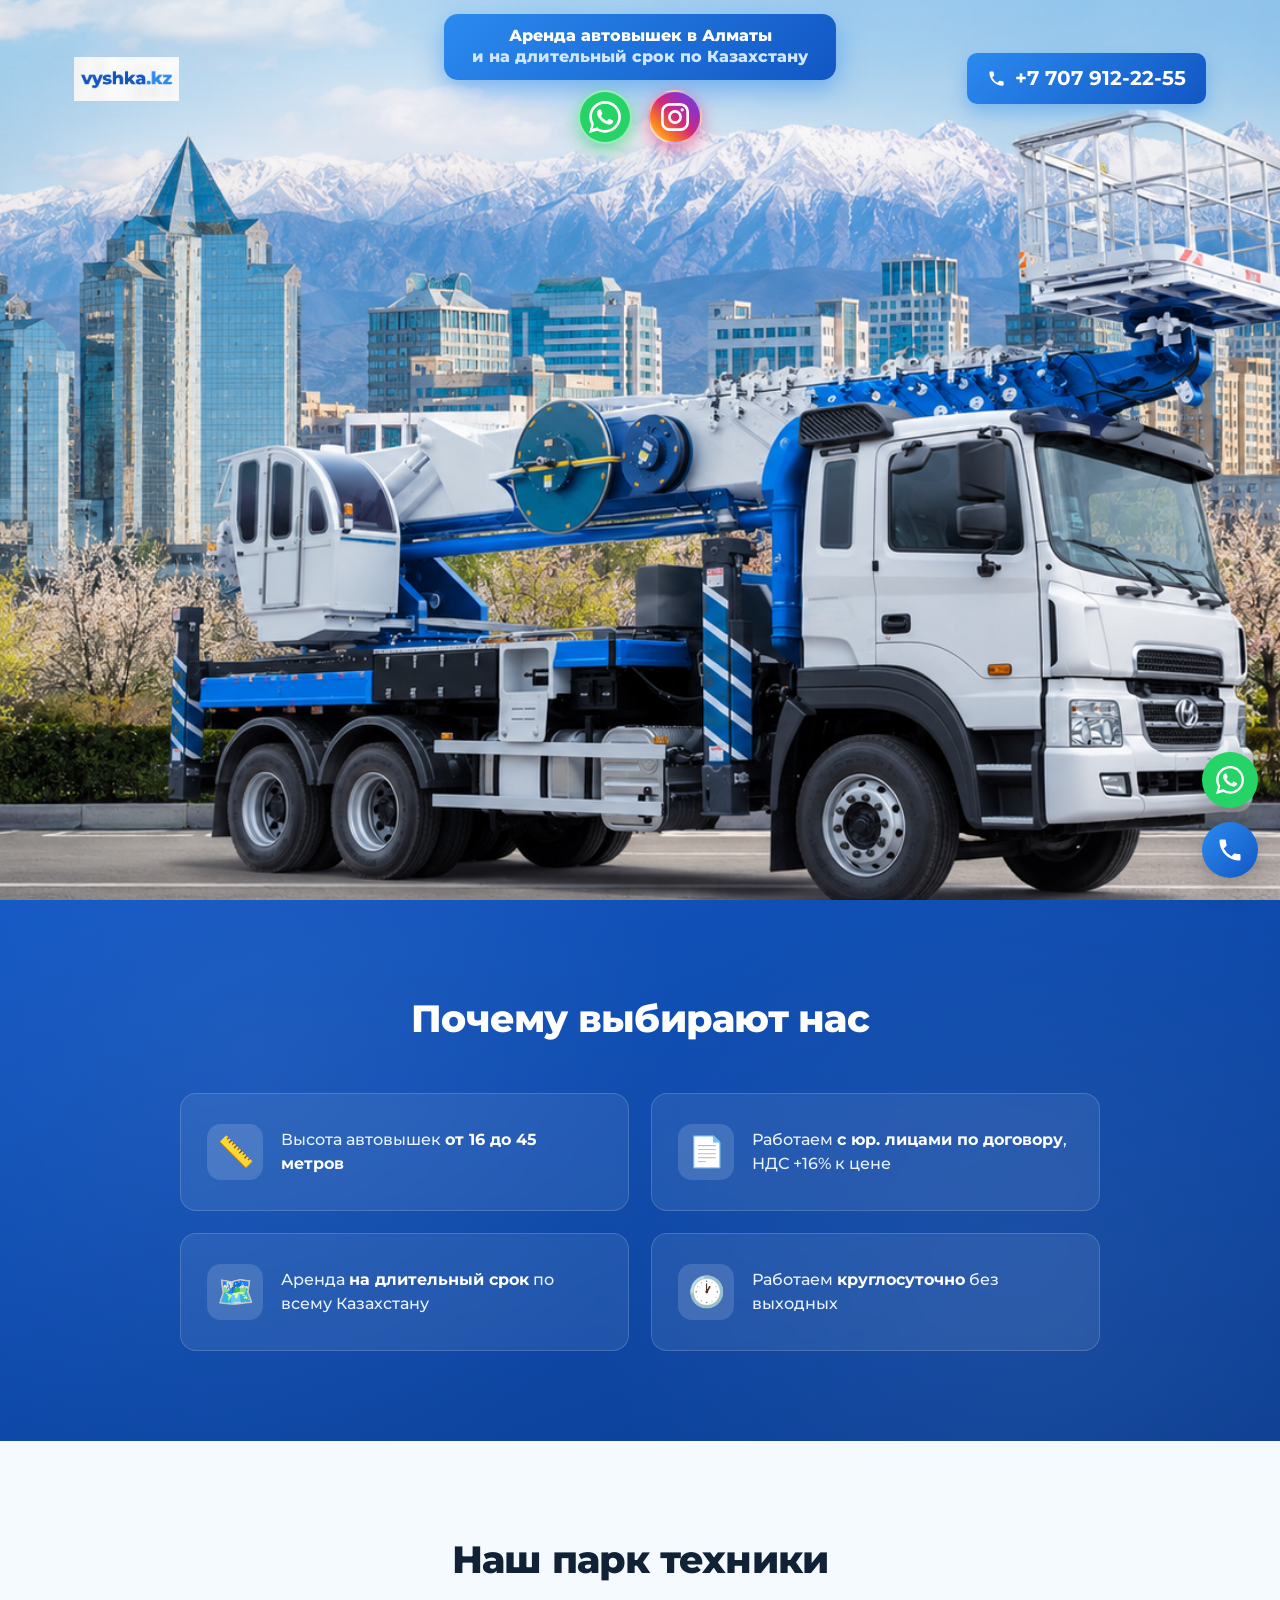
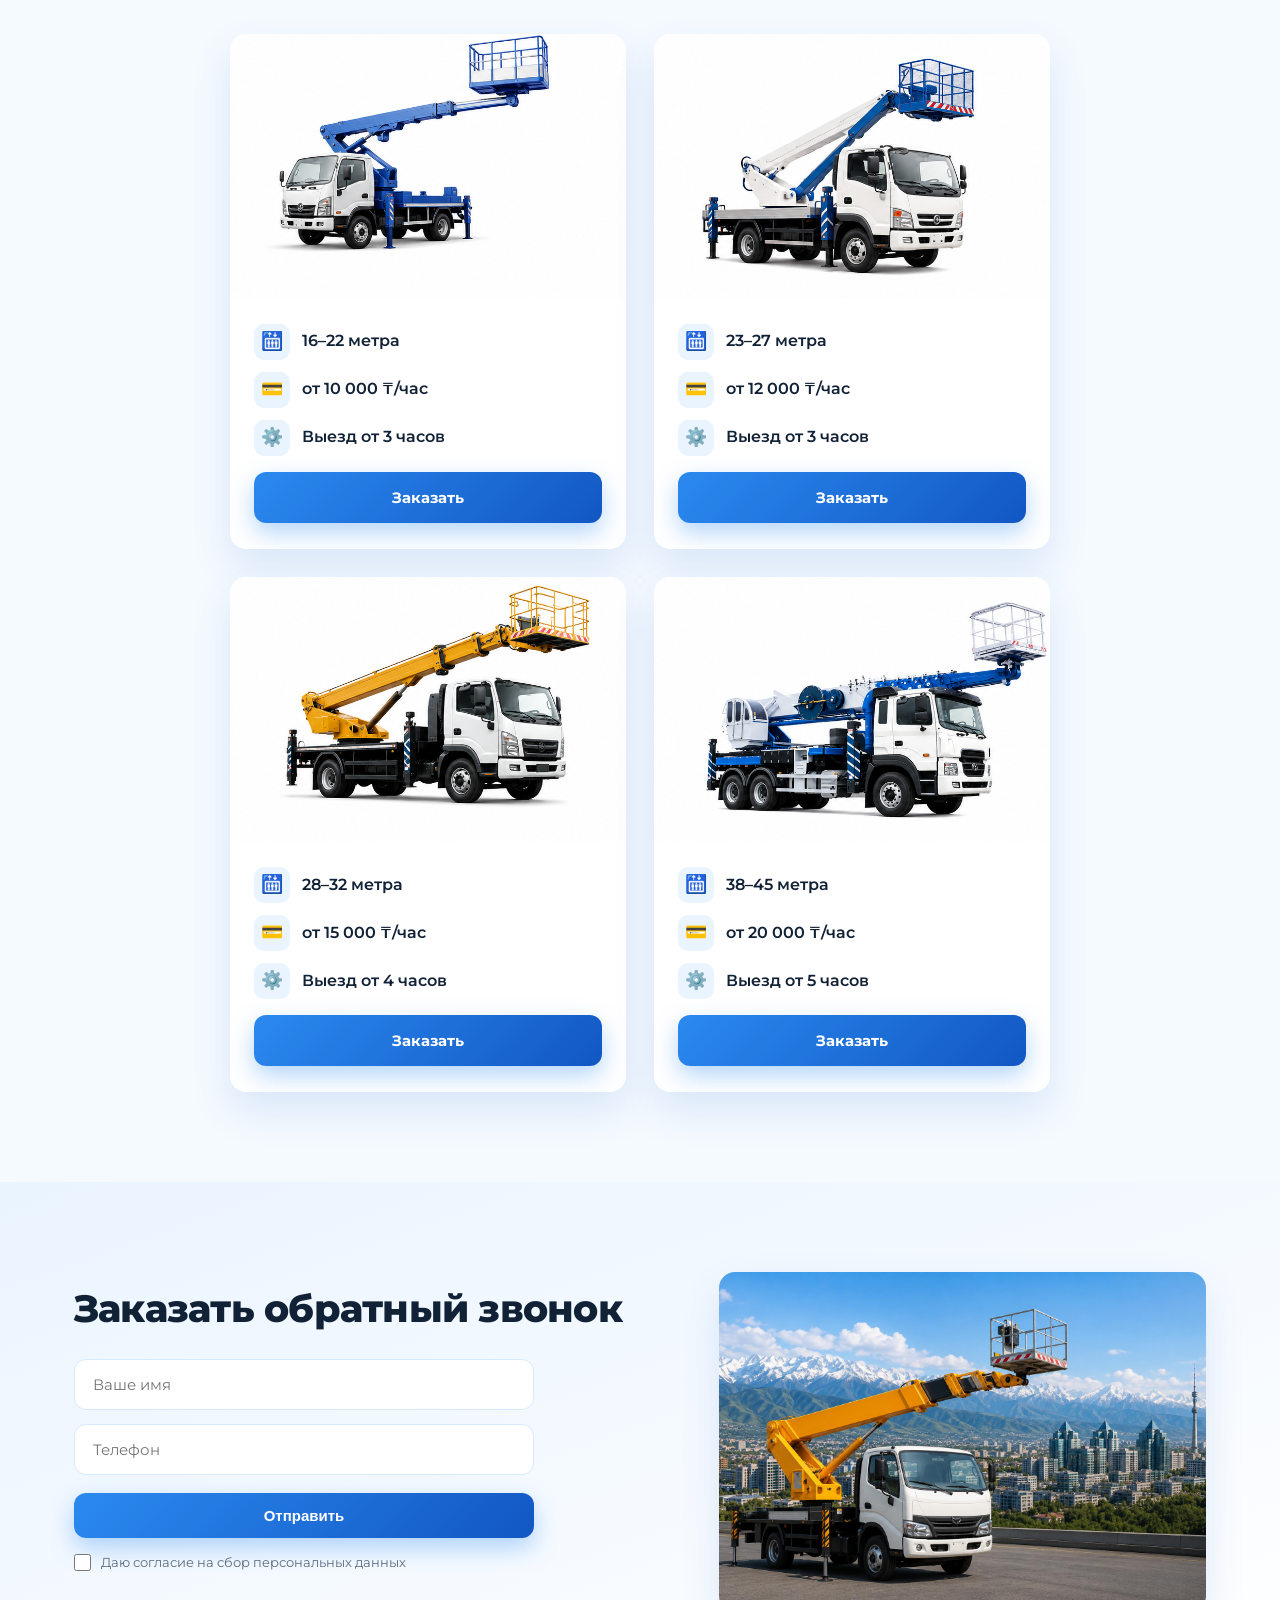
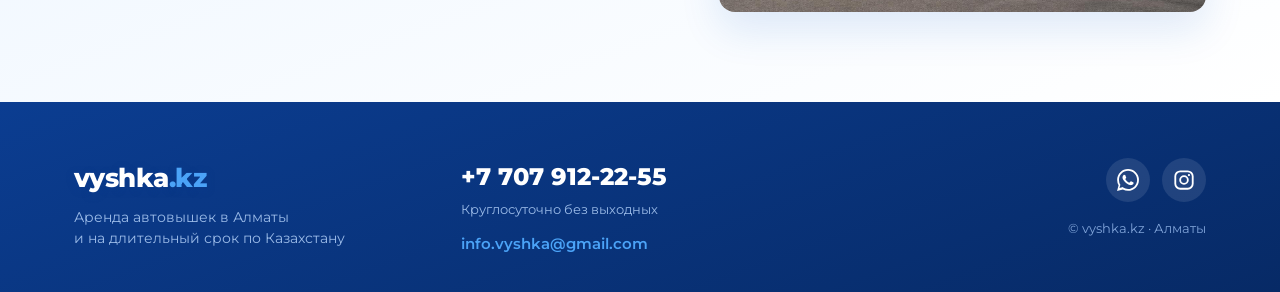
==== commit 255568b5: "header: логотип-картинка logo_vyshka.png вместо текста Co-Authored-By: Claude Opus 4.8 (1M context) " ====
--- a/index.html
+++ b/index.html
@@ -82,25 +82,22 @@
   <noscript><div><img src="https://mc.yandex.ru/watch/XXXXXXXX" style="position:absolute; left:-9999px;" alt="" /></div></noscript>
   -->
 
-  <!-- ===== Google Analytics 4 (вставьте свой ID G-XXXXXXXXXX) ===== -->
-  <!-- Получить: analytics.google.com → создать ресурс → поток данных «Веб» → ID вида G-XXXXXXX -->
-  <!--
-  <script async src="https://www.googletagmanager.com/gtag/js?id=G-XXXXXXXXXX"></script>
+  <!-- ===== Google Analytics 4 ===== -->
+  <script async src="https://www.googletagmanager.com/gtag/js?id=G-BDSLYWG3W9"></script>
   <script>
     window.dataLayer = window.dataLayer || [];
     function gtag(){dataLayer.push(arguments);}
     gtag('js', new Date());
-    gtag('config', 'G-XXXXXXXXXX');
+    gtag('config', 'G-BDSLYWG3W9');
   </script>
-  -->
 </head>
 <body>
 
   <!-- ============ ШАПКА ============ -->
   <header class="header" id="header">
     <div class="container header__inner">
-      <a href="#hero" class="logo">
-        <span class="logo__mark">vyshka</span><span class="logo__dot">.kz</span>
+      <a href="#hero" class="logo" aria-label="vyshka.kz — на главную">
+        <img src="logo_vyshka.png" alt="vyshka.kz — аренда автовышек в Алматы" class="logo__img" />
       </a>
 
       <div class="header__center">
--- a/styles.css
+++ b/styles.css
@@ -124,6 +124,7 @@
 .header.scrolled .logo { color: var(--blue-700); text-shadow: none; }
 .logo__dot { color: var(--blue-400); }
 .header.scrolled .logo__dot { color: var(--blue-500); }
+.logo__img { height: clamp(30px, 6.5vw, 44px); width: auto; display: block; }
 
 .header__center {
   grid-column: 2;
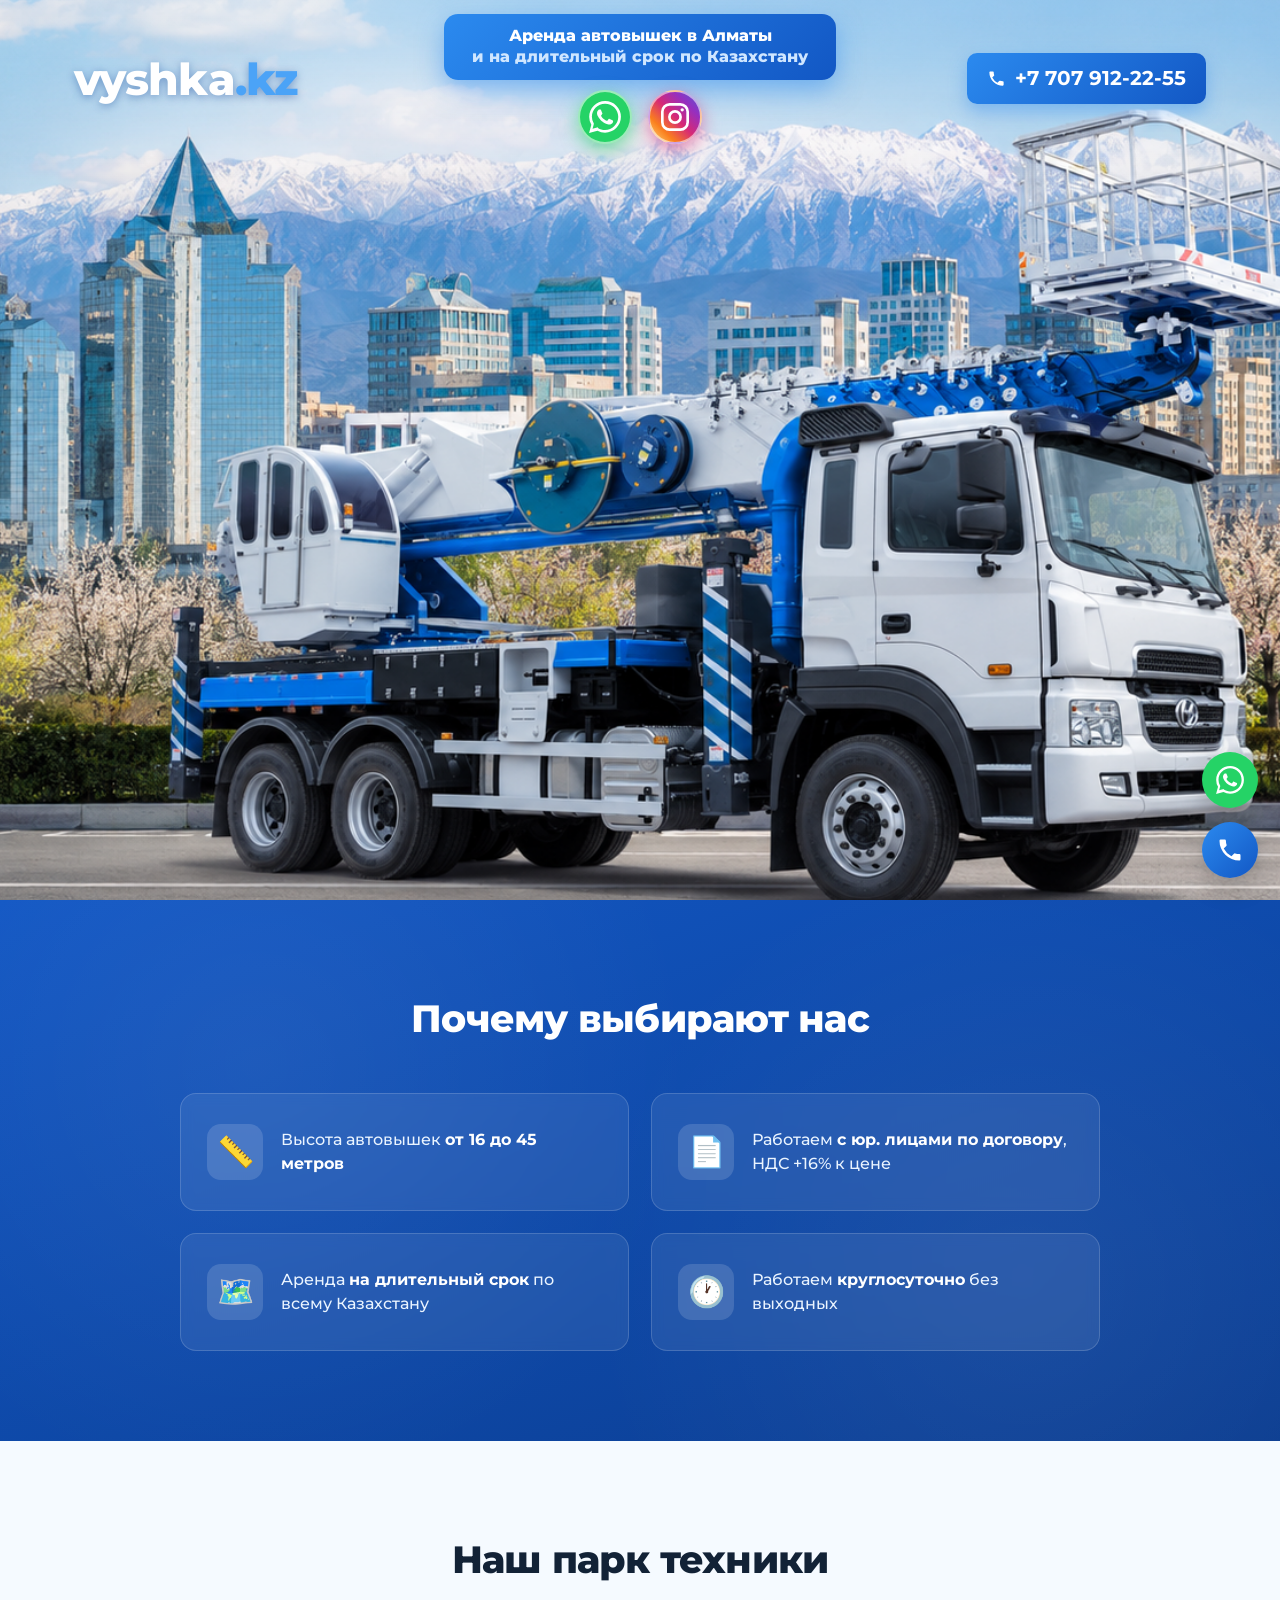
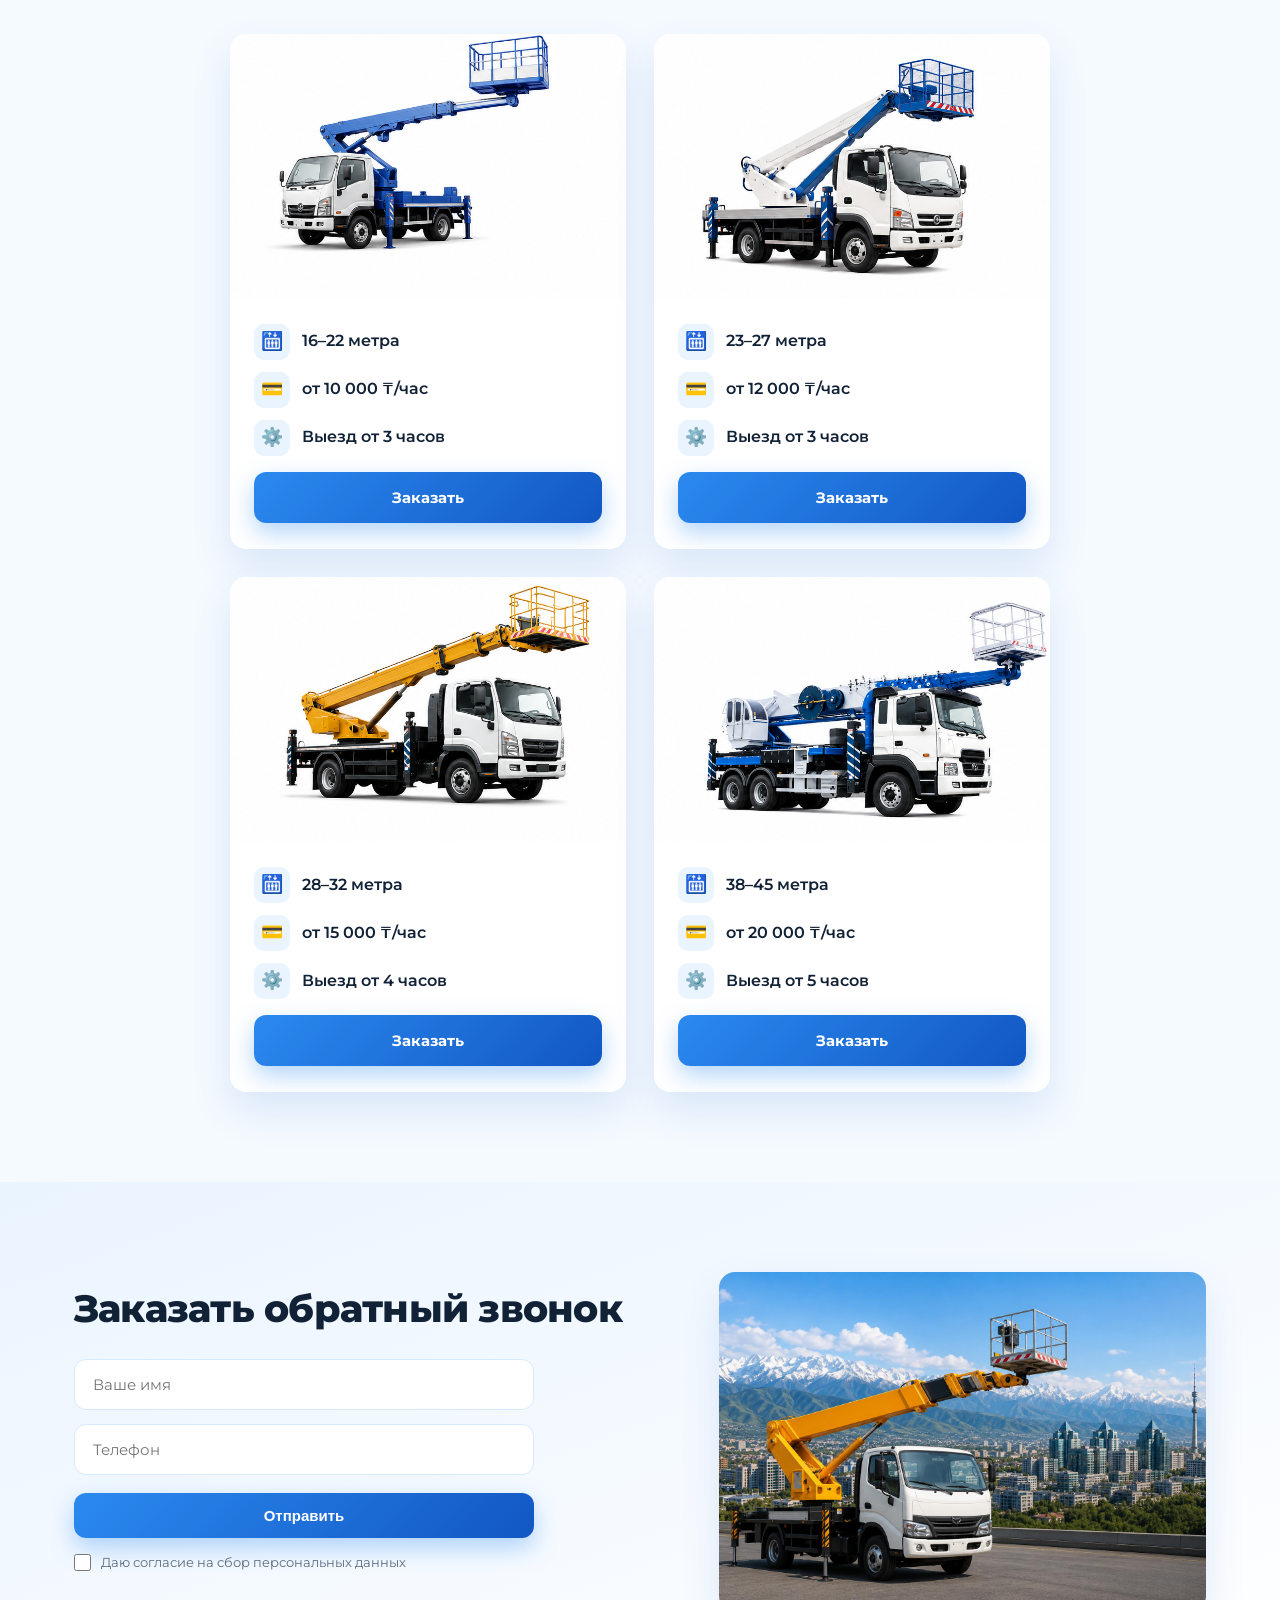
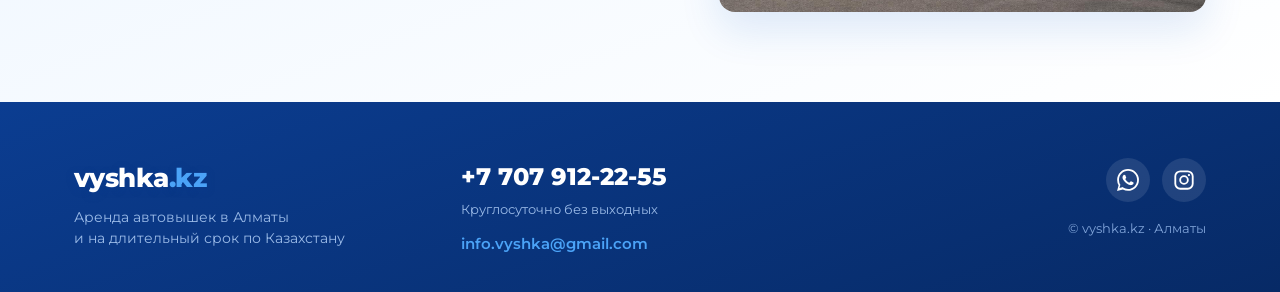
==== commit 43c6c278: "revert: вернуть текстовый логотип в шапке (убрать картинку-лого) Co-Authored-By: Claude Opus 4.8 (1M" ====
--- a/index.html
+++ b/index.html
@@ -96,8 +96,8 @@
   <!-- ============ ШАПКА ============ -->
   <header class="header" id="header">
     <div class="container header__inner">
-      <a href="#hero" class="logo" aria-label="vyshka.kz — на главную">
-        <img src="logo_vyshka.png" alt="vyshka.kz — аренда автовышек в Алматы" class="logo__img" />
+      <a href="#hero" class="logo">
+        <span class="logo__mark">vyshka</span><span class="logo__dot">.kz</span>
       </a>
 
       <div class="header__center">
--- a/styles.css
+++ b/styles.css
@@ -124,7 +124,6 @@
 .header.scrolled .logo { color: var(--blue-700); text-shadow: none; }
 .logo__dot { color: var(--blue-400); }
 .header.scrolled .logo__dot { color: var(--blue-500); }
-.logo__img { height: clamp(30px, 6.5vw, 44px); width: auto; display: block; }
 
 .header__center {
   grid-column: 2;
